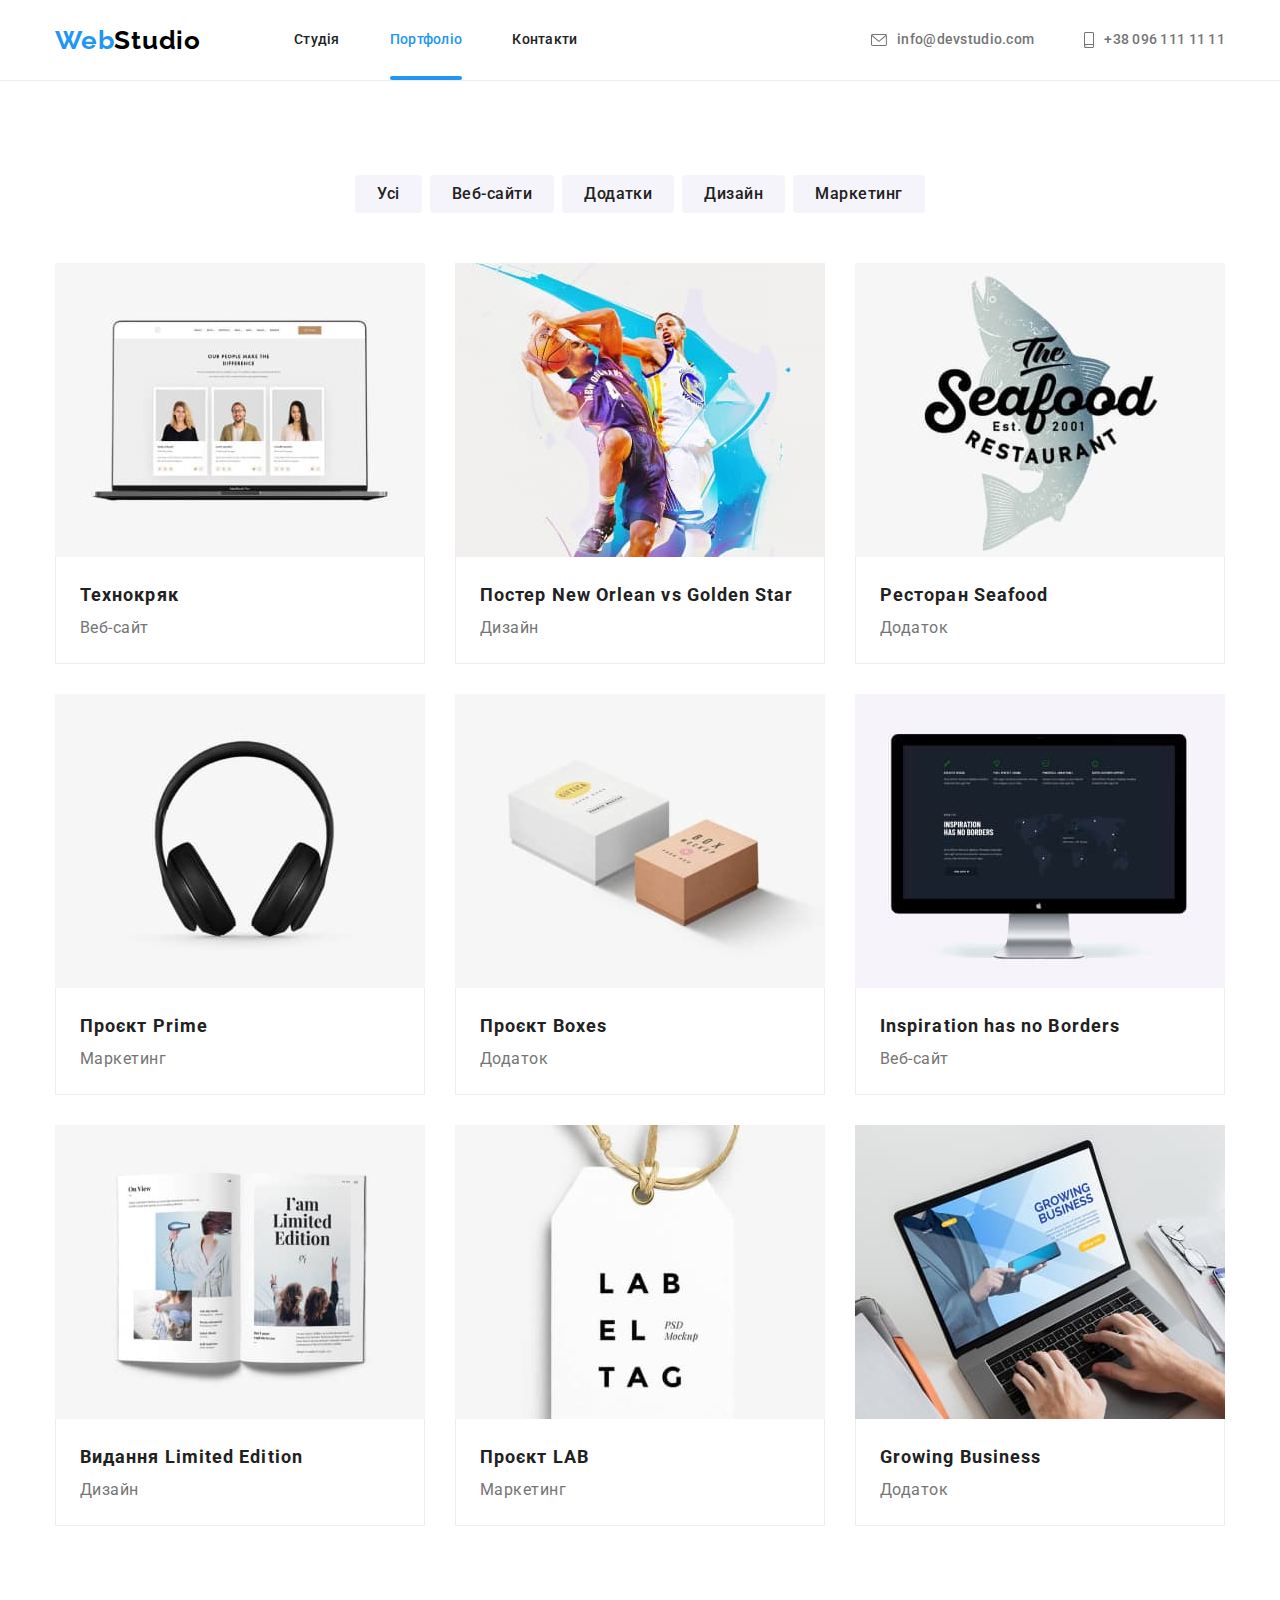
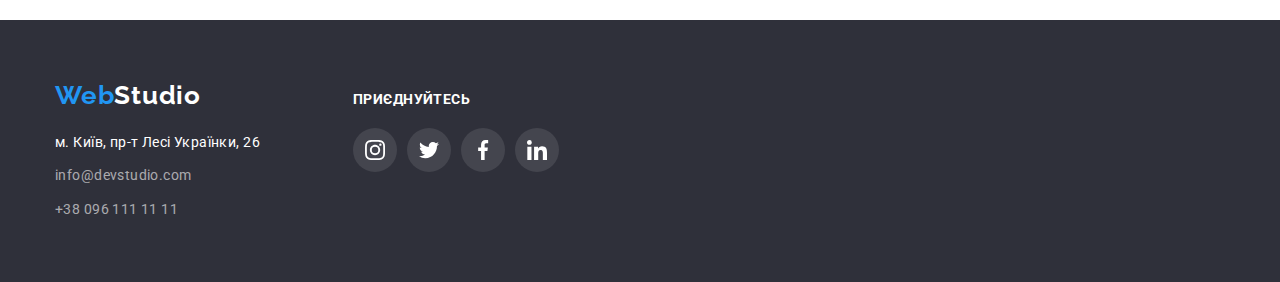
==== portfolio.html @ 2d4608b5 "make repo" ====
<!DOCTYPE html>
<html lang="uk">
  <head>
    <meta charset="UTF-8" />
    <meta http-equiv="X-UA-Compatible" content="IE=edge" />
    <meta name="viewport" content="width=device-width, initial-scale=1.0" />
    <title>Портфоліо</title>
    <link rel="preconnect" href="https://fonts.googleapis.com" />
    <link rel="preconnect" href="https://fonts.gstatic.com" crossorigin />
    <link
      href="https://fonts.googleapis.com/css2?family=Raleway:wght@700&family=Roboto:wght@400;500;700;900&display=swap"
      rel="stylesheet"
    />
    <link
      rel="stylesheet"
      href="https://cdnjs.cloudflare.com/ajax/libs/modern-normalize/1.1.0/modern-normalize.min.css"
    />
    <link rel="stylesheet" href="./css/styles.css" />
  </head>
  <body>
    <header class="page-header">
      <div class="container flex-header">
        <a class="link logo" href="./index.html"
          ><span class="web">Web</span>Studio</a
        >
        <nav class="page-nav">
          <ul class="list list-nav">
            <li class="nav-item">
              <a class="link mouse-link" href="./index.html">Студія</a>
            </li>
            <li class="nav-item">
              <a class="link current mouse-link" href="#">Портфоліо</a>
            </li>
            <li class="nav-item">
              <a class="link mouse-link" href="#">Контакти</a>
            </li>
          </ul>
        </nav>
        <ul class="list list-cont">
          <li>
            <a
              class="link studio-mail mouse-link"
              href="mailto:info@devstudio.com"
            >
              <svg class="icons-contacts" width="16" height="12">
                <use href="./images/icons.svg#icon-icon-letter"></use>
              </svg>
              info@devstudio.com</a
            >
          </li>
          <li>
            <a class="link studio-tel mouse-link" href="tel:+380961111111">
              <svg class="icons-contacts" width="10" height="16">
                <use href="./images/icons.svg#icon-icon-tel"></use>
              </svg>
              +38 096 111 11 11</a
            >
          </li>
        </ul>
      </div>
    </header>
    <main>
      <section class="portfolio">
        <div class="container">
          <h1 hidden>Наші проєкти</h1>
          <ul class="list button-filtr">
            <li>
              <button type="button" class="button-filtr-item">Усі</button>
            </li>
            <li>
              <button type="button" class="button-filtr-item">Веб-сайти</button>
            </li>
            <li>
              <button type="button" class="button-filtr-item">Додатки</button>
            </li>
            <li>
              <button type="button" class="button-filtr-item">Дизайн</button>
            </li>
            <li>
              <button type="button" class="button-filtr-item">Маркетинг</button>
            </li>
          </ul>
          <ul class="list portfolios">
            <li class="portfolio-item">
              <a class="link portfolios-items" href="#">
                <div class="portfolio-img-thumb">
                  <img
                    src="./images/portfolio/technokriak.jpg"
                    alt="відкрита сторінка сайту на ноутбуці"
                    width="370"
                    height="294"
                  />
                  <div class="portfolio-img-overlay">
                    <p class="portfolio-overlay-descr">
                      Ресурс пропонує комплексні пропозиції з різним рівнем
                      функціоналу та сервісів. Все це дозволить відвідувачу
                      отримати вичерпні відомості про компанію чи приватну
                      особу.
                    </p>
                  </div>
                </div>
                <div class="portfolio-border">
                  <h2 class="portfolio-title">Технокряк</h2>
                  <p class="portfolio-text">Веб-сайт</p>
                </div>
              </a>
            </li>
            <li class="portfolio-item">
              <a class="link portfolios-items" href="#">
                <div class="portfolio-img-thumb">
                  <img
                    src="./images/portfolio/poster_new_orlean.jpg"
                    alt="два гравці грають в баскетбол"
                    width="370"
                    height="294"
                  />
                   <div class="portfolio-img-overlay">
                    <p class="portfolio-overlay-descr">
                      Ресурс пропонує комплексні пропозиції з різним рівнем
                      функціоналу та сервісів. Все це дозволить відвідувачу
                      отримати вичерпні відомості про компанію чи приватну
                      особу.
                    </p>
                  </div>
                </div>
                <div class="portfolio-border">
                  <h2 class="portfolio-title">
                    Постер New Orlean vs Golden Star
                  </h2>
                  <p class="portfolio-text">Дизайн</p>
                </div>
              </a>
            </li>
            <li class="portfolio-item">
              <a class="link portfolios-items" href="#">
                <div class="portfolio-img-thumb">
                  <img
                    src="./images/portfolio/restoran_seafood.jpg"
                    alt="назва ресторану на фоні риби"
                    width="370"
                    height="294"
                  />
                   <div class="portfolio-img-overlay">
                    <p class="portfolio-overlay-descr">
                      Ресурс пропонує комплексні пропозиції з різним рівнем
                      функціоналу та сервісів. Все це дозволить відвідувачу
                      отримати вичерпні відомості про компанію чи приватну
                      особу.
                    </p>
                  </div>
                </div class="portfolio-img-thumb">
                <div class="portfolio-border">
                  <h2 class="portfolio-title">Ресторан Seafood</h2>
                  <p class="portfolio-text">Додаток</p>
                </div>
              </a>
            </li>

            <li class="portfolio-item">
              <a class="link portfolios-items" href="#">
                <div class="portfolio-img-thumb">
                  <img
                    src="./images/portfolio/proect_prime.jpg"
                    alt="навушники"
                    width="370"
                    height="294"
                  />
                   <div class="portfolio-img-overlay">
                    <p class="portfolio-overlay-descr">
                      Ресурс пропонує комплексні пропозиції з різним рівнем
                      функціоналу та сервісів. Все це дозволить відвідувачу
                      отримати вичерпні відомості про компанію чи приватну
                      особу.
                    </p>
                  </div>
                </div>
                <div class="portfolio-border">
                  <h2 class="portfolio-title">Проєкт Prime</h2>
                  <p class="portfolio-text">Маркетинг</p>
                </div>
              </a>
            </li>

            <li class="portfolio-item">
              <a class="link portfolios-items" href="#">
                <div class="portfolio-img-thumb">
                  <img
                    src="./images/portfolio/proect_boxes.jpg"
                    alt="дві коробки"
                    width="370"
                    height="294"
                  />
                   <div class="portfolio-img-overlay">
                    <p class="portfolio-overlay-descr">
                      Ресурс пропонує комплексні пропозиції з різним рівнем
                      функціоналу та сервісів. Все це дозволить відвідувачу
                      отримати вичерпні відомості про компанію чи приватну
                      особу.
                    </p>
                  </div>
                </div>
                <div class="portfolio-border">
                  <h2 class="portfolio-title">Проєкт Boxes</h2>
                  <p class="portfolio-text">Додаток</p>
                </div>
              </a>
            </li>

            <li class="portfolio-item">
              <a class="link portfolios-items" href="#">
                <div class="portfolio-img-thumb">
                  <img
                    src="./images/portfolio/inspiration_has_noborders.jpg"
                    alt="монітор"
                    width="370"
                    height="294"
                  />
                   <div class="portfolio-img-overlay">
                    <p class="portfolio-overlay-descr">
                      Ресурс пропонує комплексні пропозиції з різним рівнем
                      функціоналу та сервісів. Все це дозволить відвідувачу
                      отримати вичерпні відомості про компанію чи приватну
                      особу.
                    </p>
                  </div>
                </div>
                <div class="portfolio-border">
                  <h2 class="portfolio-title">Inspiration has no Borders</h2>
                  <p class="portfolio-text">Веб-сайт</p>
                </div>
              </a>
            </li>

            <li class="portfolio-item">
              <a class="link portfolios-items" href="#">
                <div class="portfolio-img-thumb">
                  <img
                    src="./images/portfolio/vidannia_limited_edition.jpg"
                    alt="відкрита книга"
                    width="370"
                    height="294"
                  />
                   <div class="portfolio-img-overlay">
                    <p class="portfolio-overlay-descr">
                      Ресурс пропонує комплексні пропозиції з різним рівнем
                      функціоналу та сервісів. Все це дозволить відвідувачу
                      отримати вичерпні відомості про компанію чи приватну
                      особу.
                    </p>
                  </div>
                </div>
                <div class="portfolio-border">
                  <h2 class="portfolio-title">Видання Limited Edition</h2>
                  <p class="portfolio-text">Дизайн</p>
                </div>
              </a>
            </li>

            <li class="portfolio-item">
              <a class="link portfolios-items" href="#">
               <div class="portfolio-img-thumb">
                  <img
                    src="./images/portfolio/proect_lab.jpg"
                    alt="лейбл"
                    width="370"
                    height="294"
                  />
                   <div class="portfolio-img-overlay">
                    <p class="portfolio-overlay-descr">
                      Ресурс пропонує комплексні пропозиції з різним рівнем
                      функціоналу та сервісів. Все це дозволить відвідувачу
                      отримати вичерпні відомості про компанію чи приватну
                      особу.
                    </p>
                  </div>
               </div>
                <div class="portfolio-border">
                  <h2 class="portfolio-title">Проєкт LAB</h2>
                  <p class="portfolio-text">Маркетинг</p>
                </div>
              </a>
            </li>

            <li class="portfolio-item">
              <a class="link portfolios-items" href="#">
                <div class="portfolio-img-thumb">
                  <img
                    src="./images/portfolio/growing_business.jpg"
                    alt="людина працює за ноутбуком"
                    width="370"
                    height="294"
                  />
                   <div class="portfolio-img-overlay">
                    <p class="portfolio-overlay-descr">
                      Ресурс пропонує комплексні пропозиції з різним рівнем
                      функціоналу та сервісів. Все це дозволить відвідувачу
                      отримати вичерпні відомості про компанію чи приватну
                      особу.
                    </p>
                  </div>
                </div>
                <div class="portfolio-border">
                  <h2 class="portfolio-title">Growing Business</h2>
                  <p class="portfolio-text">Додаток</p>
                </div>
              </a>
            </li>
          </ul>
        </div>
      </section>
    </main>
    <footer class="page-footer">
      <div class="container">
        <div class="footer-content">
          <div class="footer-info">
            <a class="link logo-footer" href="./index.html"
              ><span class="web">Web</span>Studio</a
            >
            <address class="address-info">
              <ul class="list">
                <li>
                  <a
                    class="link address-info-map mouse-link"
                    href="https://goo.gl/maps/gUVaPwLksDyTzLL87"
                    target="_blank"
                    rel="noopener noreferrer"
                    >м. Київ, пр-т Лесі Українки, 26</a
                  >
                </li>
                <li class="mail">
                  <a
                    class="link address-info-mail mouse-link"
                    href="mailto:info@devstudio.com"
                    >info@devstudio.com</a
                  >
                </li>
                <li class="tel">
                  <a
                    class="link address-info-tel mouse-link"
                    href="tel:+380961111111"
                    >+38 096 111 11 11</a
                  >
                </li>
              </ul>
            </address>
          </div>
          <div class="footer-social">
            <h2 class="footer-social-title">приєднуйтесь</h2>
            <ul class="footer-social-list">
              <li class="footer-social-item">
                <a
                  href="https://www.instagram.com/"
                  class="footer-social-link"
                  rel="noopener noreferrer"
                  aria-label="instagram"
                >
                  <svg class="social-icon" width="20" height="20">
                    <use href="./images/icons.svg#icon-icon-instagram"></use>
                  </svg>
                </a>
              </li>
              <li class="footer-social-item">
                <a
                  href="https://twitter.com/"
                  class="footer-social-link"
                  rel="noopener noreferrer"
                  aria-label="twitter"
                >
                  <svg class="social-icon" width="20" height="20">
                    <use href="./images/icons.svg#icon-icon-twitter"></use>
                  </svg>
                </a>
              </li>
              <li class="footer-social-item">
                <a
                  href="https://www.facebook.com/"
                  class="footer-social-link"
                  rel="noopener noreferrer"
                  aria-label="facebook"
                >
                  <svg class="social-icon" width="20" height="20">
                    <use href="./images/icons.svg#icon-icon-facebook"></use>
                  </svg>
                </a>
              </li>
              <li class="footer-social-item">
                <a
                  href="https://www.linkedin.com/"
                  class="footer-social-link"
                  rel="noopener noreferrer"
                  aria-label="linkedin"
                >
                  <svg class="social-icon" width="20" height="20">
                    <use href="./images/icons.svg#icon-icon-linkedin"></use>
                  </svg>
                </a>
              </li>
            </ul>
          </div>
        </div>
      </div>
    </footer>
  </body>
</html>
---- css/styles.css ----
:root {
  --main-font: "Roboto", sans-serif;
  --secondary-font: "Raleway", sans-serif;
  --main-light: #ffffff;
  --main-dark: #2f303a;
  --main-blue: #2196f3;
  --text-title-dark: #212121;
  --text: #757575;
  --full-dark: #000000;
  --btn-fltr-back: #f5f4fa;
  --text-mail-tel: rgba(255, 255, 255, 0.6);
  --btn-hero-back: #188ce8;

  --amimhover: 250ms cubic-bezier(0.4, 0, 0.2, 1);
}

html {
  box-sizing: border-box;
}

*,
*::before,
*::after {
  box-sizing: inherit;
}

a {
  margin-top: 0px;
  margin-bottom: 0px;
}

.visually-hidden {
  position: absolute;
  white-space: nowrap;
  width: 1px;
  height: 1px;
  overflow: hidden;
  border: 0;
  padding: 0;
  clip: rect(0 0 0 0);
  clip-path: inset(50%);
  margin: -1px;
}

h1,
h2,
h3,
h4,
h5,
h6,
p,
ul {
  margin: 0px;
  padding: 0px;
}

img {
  display: block;
  max-width: 100%;
  height: auto;
}

body {
  font-family: var(--main-font);
  background-color: var(--main-light);
}
.container {
  width: 1200px;
  padding-right: 15px;
  padding-left: 15px;
  margin: 0 auto;
}

.link {
  text-decoration: none;
}

.list {
  list-style: none;
}
.address-info {
  font-style: normal;
}

.link.current {
  color: var(--main-blue);
}
/* -------------------------------------------------HEDER--------------------------------------- */
.flex-header {
  display: flex;
  align-items: center;
}

.logo {
  margin-right: 93px;
  font-family: var(--secondary-font);
  font-weight: 700;
  font-size: 26px;
  line-height: 1.19;
  letter-spacing: 0.03em;
  color: var(--full-dark);
}

.web {
  color: var(--main-blue);
}

.page-header {
  background-color: var(--main-light);
  border-bottom: 1px solid #ececec;
}

.page-nav {
  font-weight: 500;
  font-size: 14px;
  line-height: 1.14;
  letter-spacing: 0.02em;
  color: var(--text-title-dark);
}

.list-nav {
  color: var(--text-title-dark);
  display: flex;
}

.list-nav .nav-item:not(:last-child) {
  margin-right: 50px;
}

.list-nav .link {
  display: block;
  padding-top: 32px;
  padding-bottom: 32px;
}

.list-nav a {
  color: var(--text-title-dark);
}

.list-cont {
  color: var(--text);
  display: flex;
  gap: 50px;
  margin-left: auto;
}

.icons-contacts {
  margin-right: 10px;
  fill: currentColor;
}

.list-cont .link {
  display: flex;
  align-items: center;
  justify-content: center;
  padding-top: 32px;
  padding-bottom: 32px;
}

.studio-tel,
.studio-mail {
  width: 100%;
  height: 100%;
  display: flex;
  color: var(--text);
  font-weight: 500;
  font-size: 14px;
  line-height: 1.14;
  letter-spacing: 0.02em;
  align-items: center;
}

.studio-tel:hover,
.studio-tel:focus,
.studio-mail:hover,
.studio-mail:focus {
  fill: var(--main-blue);
}

.mouse-link:hover,
.mouse-link:focus {
  color: var(--main-blue);
}

.mouse-link {
  position: relative;
  transition: color var(--amimhover);
}

.list-nav .current::after {
  content: "";
  position: absolute;
  left: 0px;
  bottom: 0px;
  border-radius: 2px;
  width: 100%;
  height: 4px;
  background-color: var(--main-blue);
}

/* -------------------------------------------------MAIN--------------------------------------- */
.hero {
  max-width: 1600px;
  height: 600px;
  margin-left: auto;
  margin-right: auto;
  background-color: var(--main-dark);
  text-align: center;
  padding-top: 200px;
  padding-bottom: 200px;
  background-image: linear-gradient(
      to right,
      rgba(47, 48, 58, 0.4),
      rgba(47, 48, 58, 0.4)
    ),
    url(../images/img-hero.jpg);
  background-repeat: no-repeat;
  background-size: cover;
  background-position: center;
}

.hero-title {
  max-width: 696px;
  margin-bottom: 30px;
  margin-left: auto;
  margin-right: auto;
  font-weight: 900;
  font-size: 44px;
  line-height: 1.36;
  text-align: center;

  letter-spacing: 0.06em;
  text-transform: uppercase;
  color: var(--main-light);
}

.button-hero {
  display: block;
  margin: 0 auto;
  border: 1px solid transparent;
  border-radius: 4px;
  box-shadow: 0px 4px 4px rgba(0, 0, 0, 0.15);
  padding: 10px 32px;
  background-color: var(--main-blue);

  font-family: inherit;
  font-weight: 700;
  font-size: 16px;
  line-height: 1.88;
  text-align: center;
  letter-spacing: 0.06em;
  color: var(--main-light);

  cursor: pointer;

  transition: color var(--amimhover), background-color var(--amimhover);
}

.button-hero:hover,
.button-hero:focus {
  background-color: var(--btn-hero-back);
}

.specials {
  padding-top: 94px;
  padding-bottom: 94px;
}

.advantage {
  display: flex;
  gap: 30px;
}

.advantage-item {
  width: 270px;
}

.icons {
  display: flex;
  align-items: center;
  justify-content: center;
  width: 270px;
  height: 120px;
  background: var(--btn-fltr-back);
  border-radius: 4px;
  margin-bottom: 30px;
}
.icon-advantages {
  fill: currentColor;
}

.advantage-title {
  margin-bottom: 10px;
  font-weight: 700;
  font-size: 14px;
  line-height: 1.14;
  letter-spacing: 0.03em;
  text-transform: uppercase;
  color: var(--text-title-dark);
}

.advantage-text {
  font-size: 14px;
  line-height: 1.71;
  letter-spacing: 0.03em;
  color: var(--text);
}
.our-work-title,
.our-team-title,
.clients-title {
  margin-bottom: 50px;
  font-weight: 700;
  font-size: 36px;
  line-height: 1.17;
  text-align: center;
  letter-spacing: 0.03em;
  color: var(--text-title-dark);
}

.we-do-thumb {
  position: relative;
}

.we-do-overlay {
  position: absolute;
  left: 0%;
  bottom: 0%;
  align-items: center;
  justify-content: center;
  display: flex;
  width: 100%;
  height: 70px;
  background: rgba(47, 48, 58, 0.8);
}

.we-do-overlay-title {
  font-weight: 700;
  font-size: 14px;
  line-height: 1.14;
  text-align: center;
  letter-spacing: 0.03em;
  text-transform: uppercase;
  color: var(--main-light);
}

.our-work {
  padding-bottom: 94px;
  display: flex;
  gap: 30px;
}

.our-work-item {
  width: calc((100% - 60px) / 3);
}

.team {
  padding-top: 94px;
  padding-bottom: 94px;
  background-color: var(--btn-fltr-back);
}

.our-team {
  display: flex;
  gap: 30px;
  align-items: center;
  text-align: center;
}

.our-team-item {
  width: calc((100% - 90px) / 4);
  border-radius: 0px 0px 4px 4px;
  background: #ffffff;
  box-shadow: 0px 1px 3px rgba(0, 0, 0, 0.12), 0px 1px 1px rgba(0, 0, 0, 0.14),
    0px 2px 1px rgba(0, 0, 0, 0.2);
}

.our-team-wrap {
  padding-top: 30px;
  padding-bottom: 30px;
}
.our-team-member {
  margin-bottom: 10px;
  font-weight: 500;
  font-size: 16px;
  line-height: 1.19;
  letter-spacing: 0.03em;
  color: var(--text-title-dark);
}

.our-team-specialist {
  font-size: 16px;
  line-height: 1.19;
  letter-spacing: 0.03em;
  color: var(--text);
}
.socials-list {
  display: flex;
  list-style: none;
  gap: 10px;
  align-items: center;
  justify-content: center;
}

.social-link {
  display: flex;
  align-items: center;
  justify-content: center;
  width: 44px;
  height: 44px;
  color: #afb1b8;
  background-color: rgba(255, 255, 255, 0.1);
  border-radius: 50%;
  margin-top: 16px;

  transition: color var(--amimhover), fill var(--amimhover),
    background-color var(--amimhover);
}

.social-icon {
  fill: currentColor;
}

.social-link:hover,
.social-link:focus {
  color: var(--main-light);
  background-color: var(--main-blue);
}

.clients {
  padding-bottom: 94px;
  padding-top: 94px;
}

.client-list {
  display: flex;
  gap: 30px;
  list-style: none;
}

.client-link {
  display: flex;
  align-items: center;
  justify-content: center;
  width: 170px;
  height: 92px;
  color: #afb1b8;
  border: 1px solid #afb1b8;
  border-radius: 4px;
  transition: color var(--amimhover), border-color var(--amimhover);
}

.client-icon {
  fill: currentColor;
}

.client-link:hover,
.client-link:focus {
  border-color: var(--main-blue);
  color: var(--main-blue);
}

/* -------------------------------------------------FOOTER--------------------------------------- */
.logo-footer {
  display: inline-block;
  margin-bottom: 20px;
  font-family: var(--secondary-font);
  font-weight: 700;
  font-size: 26px;
  line-height: 1.19;
  letter-spacing: 0.03em;
  color: var(--main-light);
}

.page-footer {
  background-color: var(--main-dark);
  padding-top: 60px;
  padding-bottom: 60px;
}

.address-info-map {
  font-size: 14px;
  line-height: 1.71;
  letter-spacing: 0.03em;
  color: var(--main-light);
}

.address-info-mail,
.address-info-tel {
  font-size: 14px;
  line-height: 1.71;
  letter-spacing: 0.03em;
  color: var(--text-mail-tel);
}

.mail,
.tel {
  margin-top: 10px;
}

.footer-content {
  display: flex;
  align-items: baseline;
}

.footer-info {
  margin-right: 93px;
}

.footer-social {
  align-items: center;
  justify-content: center;
}

.footer-social-title {
  font-size: 14px;
  line-height: 1.14;
  letter-spacing: 0.03em;
  text-transform: uppercase;
  color: var(--main-light);
  margin-bottom: 20px;
}

.footer-social-list {
  display: flex;
  list-style: none;
  gap: 10px;
}

.footer-social-link {
  display: flex;
  align-items: center;
  justify-content: center;
  width: 44px;
  height: 44px;
  color: var(--main-light);
  background-color: rgba(255, 255, 255, 0.1);
  border-radius: 50%;

  transition: color var(--amimhover), fill var(--amimhover),
    background-color var(--amimhover);
}

.footer-social-link:hover,
.footer-social-link:focus {
  color: var(--main-light);
  background-color: var(--main-blue);
}

/* -------------------------------------------------PORTFOLIO--------------------------------------- */
.portfolio {
  padding-top: 94px;
  padding-bottom: 94px;
}

.button-filtr {
  display: flex;
  align-items: center;
  gap: 8px;
  justify-content: center;
  margin-bottom: 50px;
}

.button-filtr-item {
  padding: 6px 22px;
  font-family: inherit;
  font-weight: 500;
  font-size: 16px;
  line-height: 1.62;
  text-align: center;
  letter-spacing: 0.03em;
  color: var(--text-title-dark);
  background: var(--btn-fltr-back);
  border-radius: 4px;
  border: transparent;
  cursor: pointer;
  transition: color var(--amimhover), filter var(--amimhover),
    background-color var(--amimhover);
}

.button-filtr-item:hover,
.button-filtr-item:focus {
  background-color: var(--main-blue);
  color: #f5f4fa;
  filter: drop-shadow(0px 4px 4px rgba(0, 0, 0, 0.25));
  cursor: pointer;
}

.button-filtr-item.current {
  background-color: var(--main-blue);
  color: var(--main-light);
}

.portfolios {
  display: flex;
  flex-wrap: wrap;
  gap: 30px;
  min-width: 1170px;
}

.portfolio-item {
  width: calc((100% - 60px) / 3);
}

.portfolios-items {
  display: block;
  transition: box-shadow var(--amimhover);
}

.portfolios-items:hover,
.portfolios-items:focus {
  cursor: pointer;
  box-shadow: 0px 1px 1px rgb(0 0 0 / 12%), 0px 4px 4px rgb(0 0 0 / 6%),
    1px 4px 6px rgb(0 0 0 / 16%);
}

.portfolio-border {
  padding: 20px 24px;
  border: 1px solid #eeeeee;
  border-top: transparent;
}

.portfolio-title {
  font-weight: 700;
  font-size: 18px;
  line-height: 2;
  letter-spacing: 0.06em;
  color: var(--text-title-dark);
}

.portfolio-text {
  font-size: 16px;
  line-height: 1.87;
  letter-spacing: 0.03em;
  color: var(--text);
}

.portfolio-img-thumb {
  position: relative;
  overflow: hidden;
}

.portfolio-img-overlay {
  position: absolute;
  top: 0%;
  left: 0%;
  transform: translateY(1000%);
  width: 100%;
  height: 100%;
  display: flex;
  justify-content: center;
  padding: 63px 24px;
  background: rgba(33, 150, 243, 0.9);
  transition: transform var(--amimhover);
}

.portfolio-overlay-descr {
  font-family: "Roboto";
  font-style: normal;
  font-weight: 400;
  font-size: 18px;
  line-height: 1.5555;
  letter-spacing: 0.03em;
  color: var(--main-light);
}

.portfolios-items:hover .portfolio-img-overlay,
.portfolios-items:focus .portfolio-img-overlay {
  transform: translateY(0%);
}
/* -------------------------------------------------MODAL--------------------------------------- */

.backdrop {
  position: fixed;
  top: 0%;
  left: 0%;
  width: 100%;
  height: 100%;
  background: rgba(0, 0, 0, 0.2);

  transition: opacity var(--amimhover), visibility var(--amimhover);
  z-index: 1;
}

.modal {
  position: absolute;
  top: 50%;
  left: 50%;
  width: 528px;
  min-height: 581px;
  background-color: #ffffff;
  box-shadow: 0px 1px 3px rgb(0 0 0 / 12%), 0px 1px 1px rgb(0 0 0 / 14%),
    0px 2px 1px rgb(0 0 0 / 20%);
  border-radius: 4px;

  transform: translate(-50%, -50%) scale(1);
  transition: transform var(--amimhover);
}

.backdrop.is-hidden .modal {
  transform: translate(-50%, -50%) scale(1.3);
}

.is-hidden {
  opacity: 0;
  visibility: hidden;
  pointer-events: none;
}

.modal-btn-close {
  position: absolute;
  top: 8px;
  right: 8px;
  width: 30px;
  height: 30px;
  display: flex;
  align-items: center;
  justify-content: center;
  padding: 0;
  border-radius: 50%;
  background-color: #ffffff;
  border: 1px solid rgba(0, 0, 0, 0.1);
  cursor: pointer;
}
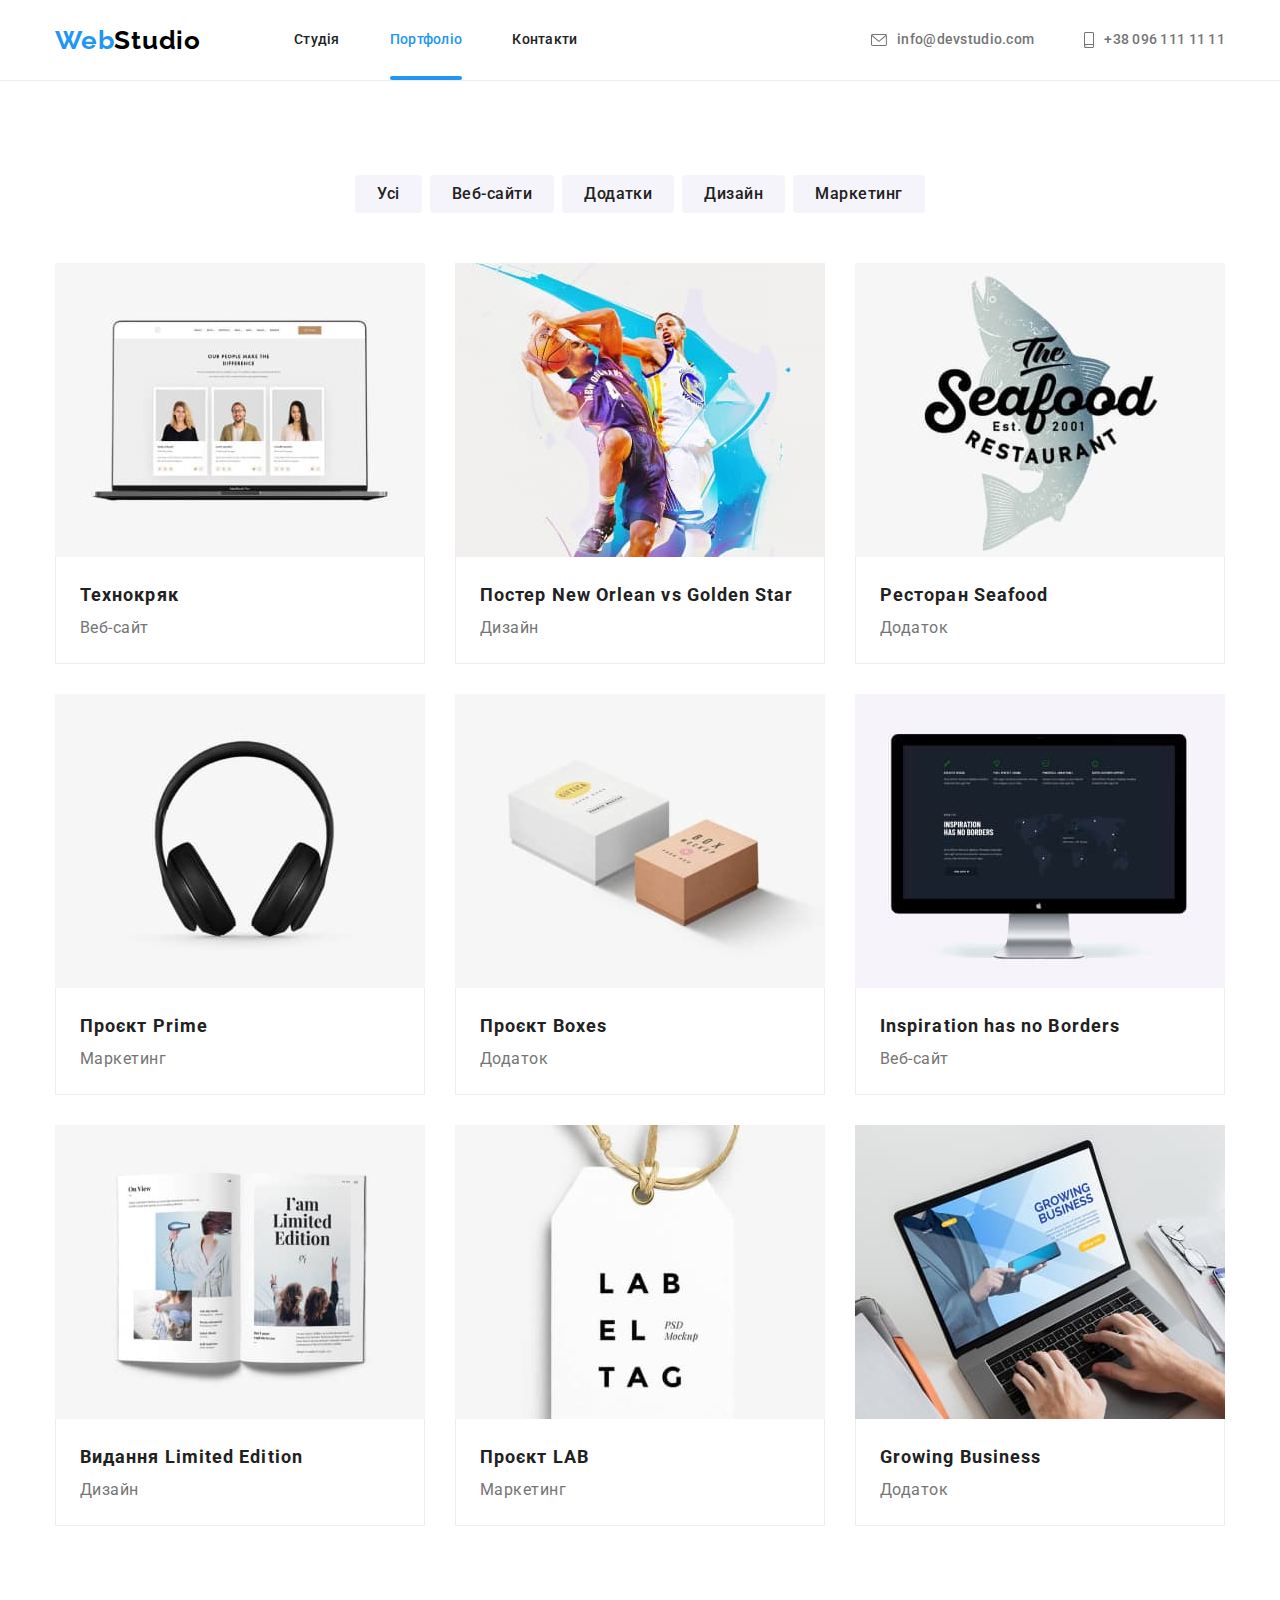
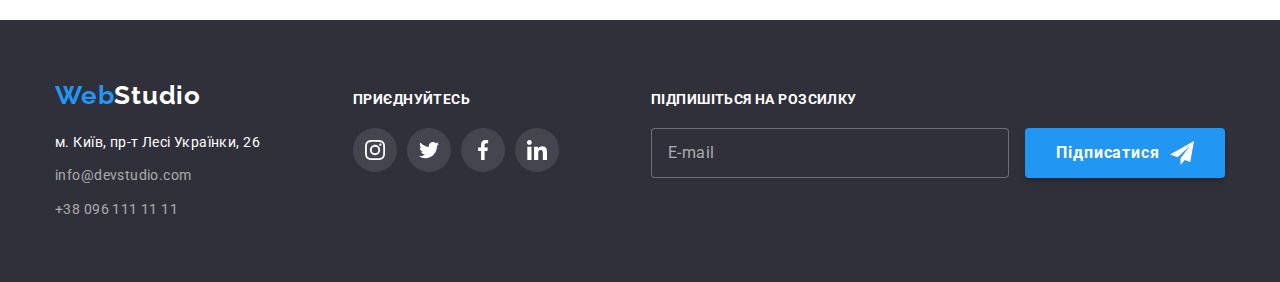
==== commit 1ea73e57: "add changes fin" ====
--- a/portfolio.html
+++ b/portfolio.html
@@ -397,6 +397,20 @@
               </li>
             </ul>
           </div>
+          <form class="footer-form">
+            <label class="footer-form-label" for="mail-footer"
+              >Підпишіться на розсилку</label
+            >
+            <input
+              class="footer-form-email"
+              type="email"
+              name="mail"
+              placeholder="E-mail"
+              id="mail-footer"
+              required
+            />
+            <button class="footer-btn" type="submit">Підписатися</button>
+          </form>
         </div>
       </div>
     </footer>
--- a/css/styles.css
+++ b/css/styles.css
@@ -546,6 +546,77 @@
   background-color: var(--main-blue);
 }
 
+.footer-form {
+  margin-left: auto;
+}
+
+.footer-form-label {
+  display: block;
+  font-weight: 700;
+  font-size: 14px;
+  line-height: 1.14;
+  letter-spacing: 0.03em;
+  text-transform: uppercase;
+  color: var(--main-light);
+  margin-bottom: 20px;
+}
+
+.footer-form-email {
+  height: 50px;
+  width: 358px;
+  padding: 15px 16px;
+  font-size: 16px;
+  line-height: 1.25;
+  letter-spacing: 0.03em;
+  border: 1px solid rgba(255, 255, 255, 0.3);
+  border-radius: 4px;
+  color: var(--main-light);
+  background-color: var(--main-dark);
+}
+
+.footer-btn {
+  display: inline-flex;
+  margin-left: 12px;
+  padding: 10px 28px;
+  align-items: center;
+  justify-content: center;
+  width: 200px;
+  height: 50px;
+  border: none;
+  border-radius: 4px;
+  box-shadow: 0px 4px 4px rgba(0, 0, 0, 0.15);
+  background-color: var(--main-blue);
+  font-weight: 700;
+  font-size: 16px;
+  line-height: 1.9;
+  letter-spacing: 0.06em;
+  color: var(--main-light);
+  cursor: pointer;
+
+  transition: background-color var(--amimhover);
+}
+
+.footer-btn::after {
+  content: " ";
+  width: 24px;
+  height: 24px;
+  margin-left: 10px;
+  background-image: url(../images/icon-send.svg);
+}
+
+.footer-btn:hover,
+.footer-btn:focus {
+  background-color: var(--btn-hero-back);
+}
+
+.footer-form-email::placeholder {
+  color: rgba(255, 255, 255, 0.6);
+  font-weight: 400;
+  font-size: 16px;
+  line-height: 1.25;
+  letter-spacing: 0.03em;
+}
+
 /* -------------------------------------------------PORTFOLIO--------------------------------------- */
 .portfolio {
   padding-top: 94px;
@@ -682,6 +753,7 @@
 }
 
 .modal {
+  padding: 40px;
   position: absolute;
   top: 50%;
   left: 50%;
@@ -720,4 +792,169 @@
   background-color: #ffffff;
   border: 1px solid rgba(0, 0, 0, 0.1);
   cursor: pointer;
-}
+
+  transition: fill var(--amimhover);
+}
+
+.modal-btn-close:hover {
+  fill: var(--main-blue);
+}
+
+.register-form-title {
+  margin-bottom: 12px;
+  display: block;
+  text-align: center;
+  font-size: 20px;
+  line-height: 1.15;
+  letter-spacing: 0.03em;
+  color: var(--text-title-dark);
+}
+
+.register-form-lable {
+  position: relative;
+  display: block;
+  margin-bottom: 10px;
+}
+
+.register-label-title {
+  display: block;
+  margin-bottom: 4px;
+  font-size: 12px;
+  line-height: 1.17;
+  letter-spacing: 0.01em;
+  color: var(--text);
+}
+
+.register-form-input {
+  width: 100%;
+  height: 40px;
+  padding-left: 42px;
+
+  border: 1px solid rgba(33, 33, 33, 0.2);
+  border-radius: 4px;
+  cursor: pointer;
+  outline: transparent;
+
+  transition: border-color var(--amimhover);
+}
+
+.form-field-comments {
+  width: 100%;
+  height: 120px;
+  padding: 12px 16px;
+  border: 1px solid rgba(33, 33, 33, 0.2);
+  border-radius: 4px;
+  outline: transparent;
+  resize: none;
+
+  transition: border-color var(--amimhover);
+}
+
+.form-field-comments::placeholder {
+  font-family: "Roboto";
+  font-style: normal;
+  font-weight: 400;
+  font-size: 12px;
+  line-height: 1.17;
+  letter-spacing: 0.01em;
+  color: rgba(117, 117, 117, 0.5);
+}
+
+.register-form-group {
+  margin-bottom: 20px;
+}
+
+.register-form-icon {
+  position: absolute;
+  top: 50%;
+  left: 12px;
+  fill: currentColor;
+
+  transition: fill var(--amimhover);
+}
+
+.register-form-input:hover + .register-form-icon,
+.register-form-input:focus + .register-form-icon {
+  fill: var(--main-blue);
+}
+
+.register-form-input:focus,
+.register-form-input:hover {
+  border-color: var(--main-blue);
+}
+
+.form-field-comments:focus,
+.form-field-comments:hover {
+  border-color: var(--main-blue);
+}
+
+.register-form-policy {
+  display: flex;
+  align-items: center;
+  padding-left: 13px;
+  margin-bottom: 30px;
+}
+
+.policy-text {
+  display: flex;
+  align-items: center;
+  font-size: 14px;
+  line-height: 1.71;
+  letter-spacing: 0.03em;
+  color: var(--text);
+}
+
+.policy-text span {
+  display: flex;
+  align-items: center;
+  justify-content: center;
+  width: 16px;
+  height: 15px;
+  margin-right: 7px;
+  border: 2px solid var(--text-title-dark);
+  border-radius: 2px;
+  cursor: pointer;
+  fill: transparent;
+
+  transition: background-color var(--amimhover), fill var(--amimhover),
+    border var(--amimhover);
+}
+
+.policy-input:checked + .policy-text span {
+  border: none;
+  background-color: var(--main-blue);
+  fill: var(--main-light);
+}
+
+.policy-link {
+  margin-left: 7px;
+  font-size: 14px;
+  line-height: 1.71;
+  letter-spacing: 0.03em;
+  color: var(--main-blue);
+  text-decoration: underline;
+}
+
+.register-form-btn {
+  display: block;
+  padding: 10px 52px;
+  margin: 0 auto;
+  min-width: 200px;
+  height: 50px;
+  border: none;
+  color: var(--main-light);
+  background-color: var(--main-blue);
+  border-radius: 4px;
+  box-shadow: 0px 4px 4px rgba(0, 0, 0, 0.15);
+  font-weight: 700;
+  font-size: 16px;
+  line-height: 1.88;
+  letter-spacing: 0.06em;
+
+  transition: background-color var(--amimhover);
+}
+
+.register-form-btn:focus,
+.register-form-btn:hover {
+  background-color: var(--btn-hero-back);
+}
